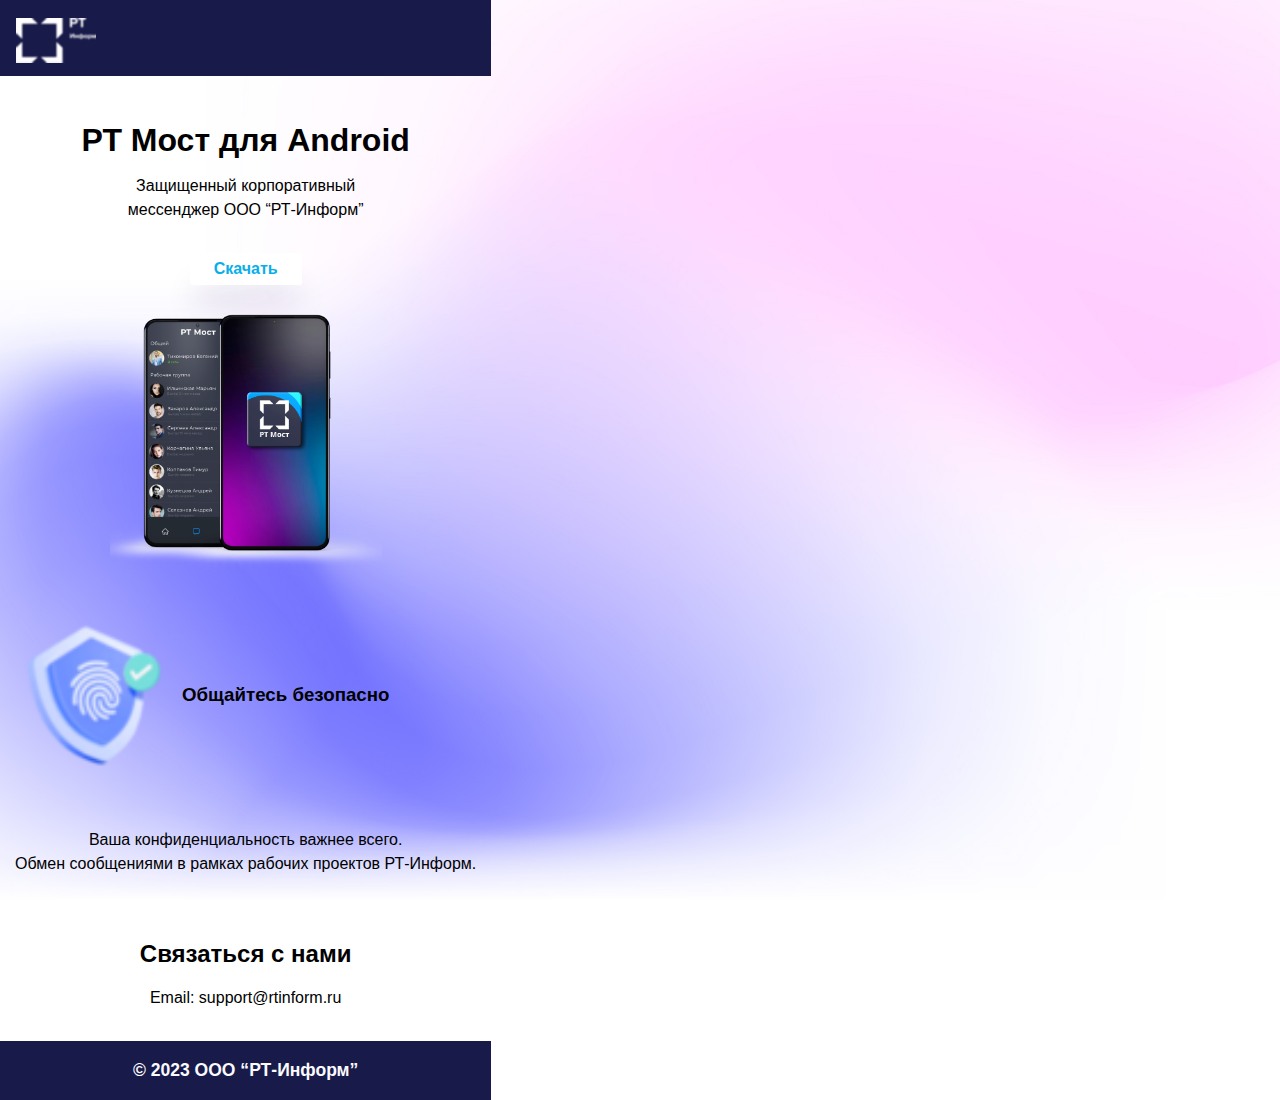
==== mobile_app2/index.html @ 57e0d425 "mob app 2" ====
<!DOCTYPE html>
<html lang="en">
<head>
<meta charset="UTF-8">
<meta name="viewport" content="width=device-width, initial-scale=1.0">
<title>Скачать приложение РТ МОСТ</title>
<style>
:root {
  --color-1: #21d4fd;
  --color-2: #b721ff;
  --color-3: #08aeea;
  --color-4: #2af598;
}
body {
    background-image: url('nunny.png');
    background-repeat: no-repeat;
  background-position: center center;
  background-attachment: fixed;
  -webkit-background-size: cover;
  -moz-background-size: cover;
  -o-background-size: cover;
  background-size: cover;
  font-family: Arial, sans-serif;
  margin: 0;
  padding: 0;
  text-align: center;
   position: absolute;
   font-family:'Open Sans', 'San Francisco', Calibri, sans-serif;
   line-height:1.5rem;

}

header {
  background: #181a49;
  color: white;
  text-align: center;
  margin-bottom: 1rem;
  padding: 10px 0;
  width: 100%;
  height: 3.5rem;
}
.footer {
  background-color: #181a49;
   position:absolute;
   text-align: center; 
   width: 100%;   
   min-height: 3rem;
   font-size: 15px;
font-weight: bold;
  color: #fafaff;  
 }
.container {
  max-width: 800px;
  margin: 0 auto;
  padding: 15px;
}
.Button {
  width: 7rem;
  height: 2rem;
  border: 0;
  color: var(--color-3);
  font-size: 1rem;
  font-weight: bold;
  background: #fff;
  border-radius: 3px;
  transition: all 0.2s;
  cursor: pointer;
  box-shadow: 0 1.75rem 2rem -0.4rem rgba(50,0,100,0.15);
}
.Button:hover {
  color: var(--color-4);
  box-shadow: 0 1.75rem 3rem 0rem rgba(50,0,100,0.1);
  transform: scale(1.05);
}
.Button:active {
  box-shadow: 0 1.75rem 2.5rem -0.2rem rgba(50,0,100,0.125);
  transform: scale(1.025);
}
.feature {
  margin: 20px 0;
}
.logo {
    background: url('11.png') no-repeat;
    height: 4rem;
    margin-top: 0.5rem; 
    margin-left: 1rem;
    padding-bottom: 0.5rem;  
}
.Iphone {
    background-image: url('phone1.png');
    width: 17rem;
    height: 17rem;
    background-position: center;
    -webkit-background-size: cover;
    background-size: cover;
    display: inline-block;
 }
.scan {
    background-image: url('21.png');
    width: 10rem;
    height: 10rem;
    -webkit-background-size: cover; 
    background-size: cover; 
    display: inline-block;
 }
 .secure {
    /* width: 60%;
  position:absolute; */
    /* top: 50%;
    text-transform: uppercase;
    /* padding-top: 1rem;  */
    font-size: 1rem;
    text-align: center; 
 }
.info {
    /* min-width: 1100px; */
    /* margin-left: 2rem;
    margin-right: 2rem; */
    position: relative;
    width: 100%;
    margin: 0;
  padding: 0;
    display:flex;
}

@media screen and (max-width: 600px){
  .container {
    padding: 7px;
  }
}
</style>
</head>
<body>

<header>
    <div class="logo"></div>
</header>
<div class="container"> 
    <h1>РТ Мост для Android</h1>   
    <p>Защищенный корпоративный <br>
  мессенджер ООО “РТ-Информ”</p>
</div> 
    <a href="app-release.apk" download=""><button class="Button">Скачать</button></a>
    <div class="container">   
    <div class="Iphone"></div> 
</div>
<div class="container"> 
  
    <div class="info">
      <table>
      <td>
        <div class="scan"> </div>
      </td>
      <td>
      <div class="secure">
          <h3> 
              Общайтесь безопасно
          </h3>
      </div>
      </td>
    </table>
    </div>
</div>
<div class="container">  
    <p> Ваша конфиденциальность важнее всего. <br>
          Обмен сообщениями в рамках рабочих проектов РТ-Информ.<p>
</div>
<div class="container"> 

    <h2>Связаться с нами</h2>
    <p>Email: support@rtinform.ru</p>
</div>

<div class="footer">
    <h3>© 2023 ООО “РТ-Информ”</h3>

</div>
</body>
</html>
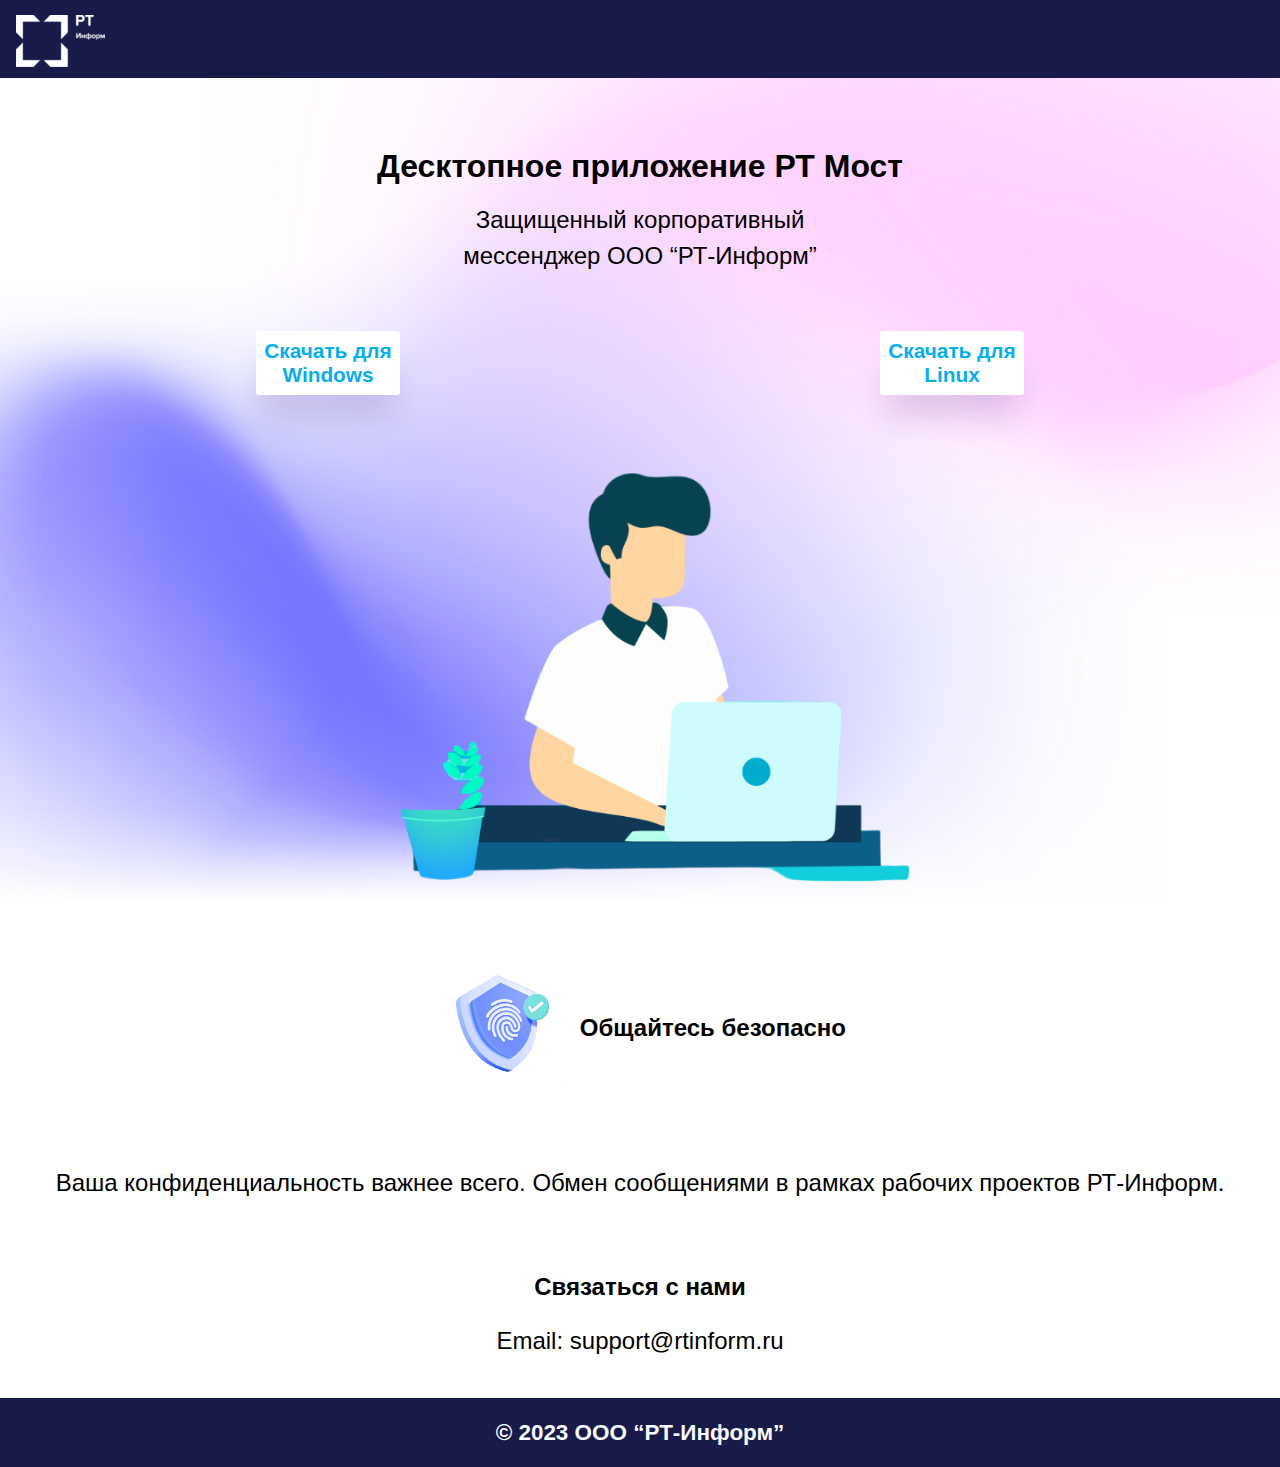
==== commit 4bac80bc: "added desktop version" ====
--- a/mobile_app2/index.html
+++ b/mobile_app2/index.html
@@ -1,179 +1,266 @@
 <!DOCTYPE html>
 <html lang="en">
+
 <head>
-<meta charset="UTF-8">
-<meta name="viewport" content="width=device-width, initial-scale=1.0">
-<title>Скачать приложение РТ МОСТ</title>
-<style>
-:root {
-  --color-1: #21d4fd;
-  --color-2: #b721ff;
-  --color-3: #08aeea;
-  --color-4: #2af598;
-}
-body {
-    background-image: url('nunny.png');
-    background-repeat: no-repeat;
-  background-position: center center;
-  background-attachment: fixed;
-  -webkit-background-size: cover;
-  -moz-background-size: cover;
-  -o-background-size: cover;
-  background-size: cover;
-  font-family: Arial, sans-serif;
-  margin: 0;
-  padding: 0;
-  text-align: center;
-   position: absolute;
-   font-family:'Open Sans', 'San Francisco', Calibri, sans-serif;
-   line-height:1.5rem;
-
-}
-
-header {
-  background: #181a49;
-  color: white;
-  text-align: center;
-  margin-bottom: 1rem;
-  padding: 10px 0;
-  width: 100%;
-  height: 3.5rem;
-}
-.footer {
-  background-color: #181a49;
-   position:absolute;
-   text-align: center; 
-   width: 100%;   
-   min-height: 3rem;
-   font-size: 15px;
-font-weight: bold;
-  color: #fafaff;  
- }
-.container {
-  max-width: 800px;
-  margin: 0 auto;
-  padding: 15px;
-}
-.Button {
-  width: 7rem;
-  height: 2rem;
-  border: 0;
-  color: var(--color-3);
-  font-size: 1rem;
-  font-weight: bold;
-  background: #fff;
-  border-radius: 3px;
-  transition: all 0.2s;
-  cursor: pointer;
-  box-shadow: 0 1.75rem 2rem -0.4rem rgba(50,0,100,0.15);
-}
-.Button:hover {
-  color: var(--color-4);
-  box-shadow: 0 1.75rem 3rem 0rem rgba(50,0,100,0.1);
-  transform: scale(1.05);
-}
-.Button:active {
-  box-shadow: 0 1.75rem 2.5rem -0.2rem rgba(50,0,100,0.125);
-  transform: scale(1.025);
-}
-.feature {
-  margin: 20px 0;
-}
-.logo {
-    background: url('11.png') no-repeat;
-    height: 4rem;
-    margin-top: 0.5rem; 
-    margin-left: 1rem;
-    padding-bottom: 0.5rem;  
-}
-.Iphone {
-    background-image: url('phone1.png');
-    width: 17rem;
-    height: 17rem;
-    background-position: center;
-    -webkit-background-size: cover;
-    background-size: cover;
-    display: inline-block;
- }
-.scan {
-    background-image: url('21.png');
-    width: 10rem;
-    height: 10rem;
-    -webkit-background-size: cover; 
-    background-size: cover; 
-    display: inline-block;
- }
- .secure {
-    /* width: 60%;
-  position:absolute; */
-    /* top: 50%;
-    text-transform: uppercase;
-    /* padding-top: 1rem;  */
-    font-size: 1rem;
-    text-align: center; 
- }
-.info {
-    /* min-width: 1100px; */
-    /* margin-left: 2rem;
-    margin-right: 2rem; */
-    position: relative;
-    width: 100%;
-    margin: 0;
-  padding: 0;
-    display:flex;
-}
-
-@media screen and (max-width: 600px){
-  .container {
-    padding: 7px;
-  }
-}
-</style>
+  <meta charset="UTF-8">
+  <meta name="viewport" content="width=device-width, initial-scale=1.0">
+  <title>Скачать приложение РТ МОСТ</title>
+  <style>
+    :root {
+      --color-1: #21d4fd;
+      --color-2: #b721ff;
+      --color-3: #08aeea;
+      --color-4: #2af598;
+    }
+
+    body {
+      background-image: url('nunny.png');
+      background-repeat: no-repeat;
+      background-position: center center;
+      background-attachment: fixed;
+      -webkit-background-size: cover;
+      -moz-background-size: cover;
+      -o-background-size: cover;
+      background-size: cover;
+      font-family: Arial, sans-serif;
+      margin: 0;
+      padding: 0;
+      text-align: center;
+      position: absolute;
+      font-family: 'Open Sans', 'San Francisco', Calibri, sans-serif;
+      line-height: 1.5rem;
+      width: 100%;
+      display: flex;
+      flex-direction: column;
+      min-height: 100vh;
+    }
+
+    header {
+      background: #181a49;
+      color: white;
+      text-align: center;
+      margin-bottom: 1rem;
+      padding: 7px 0;
+      width: 100%;
+      height: 4rem;
+    }
+
+    footer {
+      background-color: #181a49;
+      bottom: 0;
+      left: 0;
+      right: 0;
+      text-align: center;
+      width: 100%;
+      min-height: 3rem;
+      font-size: 1.2rem;
+      font-weight: bold;
+      color: #fafaff;
+    }
+    p {
+      font-size: 1.5rem;
+      line-height: 1.5; 
+    }
+
+    .main {
+      flex: 1;
+    }
+
+    td {
+      width: 30%;
+    }
+
+    .first {
+      display: flex;
+      justify-content: flex-end;
+      /* justify-content: center; */
+      align-items: center;
+      /* width: 40%; */
+    }
+    .secure {
+      width: 60%;
+    }
+    table {
+      width: 100%;
+    }
+
+    .secure h3 {
+      text-align: left;
+      font-size: 1.5rem;
+    }
+
+    .logo {
+      background: url('11-2.png') no-repeat;
+      height: 4rem;
+      width: 8rem;
+      margin-top: 0.5rem;
+      margin-left: 1rem;
+      padding-bottom: 0.5rem;
+    }
+
+    .scan {
+      background-image: url('21.png');
+      width: 12rem;
+      height: 10rem;
+      -webkit-background-size: cover;
+      background-size: cover;
+    }
+
+    .Button {
+      width: 10rem;
+      height: 3.5rem;
+      border: 0;
+      color: var(--color-3);
+      font-size: 1.3rem;
+      font-weight: bold;
+      background: #fff;
+      border-radius: 3px;
+      transition: all 0.2s;
+      cursor: pointer;
+      box-shadow: 0 1.75rem 2rem -0.4rem rgba(50, 0, 100, 0.15);
+    }
+
+    .Computer .Button {
+      width: 9rem;
+      height: 4rem;
+    }
+
+    .Button:hover {
+      color: var(--color-4);
+      box-shadow: 0 1.75rem 3rem 0rem rgba(50, 0, 100, 0.1);
+      transform: scale(1.05);
+    }
+
+    .Button:active {
+      box-shadow: 0 1.75rem 2.5rem -0.2rem rgba(50, 0, 100, 0.125);
+      transform: scale(1.025);
+    }
+
+    .container {
+      /* max-width: 800px; */
+      margin: 0 auto;
+      padding: 15px;
+      justify-content: center;
+      align-items: center;
+    }
+
+    .info {
+      box-sizing: border-box;
+      width: 100%;
+      position: relative;
+      margin: 0;
+      padding: 0;
+      display: flex;
+    }
+
+    @media screen and (min-width: 1101px) {
+      .Android {
+        display: none;
+      }
+
+      .Computer {
+        display: block;
+
+      }
+
+      .Comp {
+        background-image: url('Comp-.png');
+        width: 40rem;
+        height: 30rem;
+        justify-content: center;
+        align-items: center;
+        background-position: center;
+        -webkit-background-size: cover;
+        background-size: cover;
+        display: inline-block;
+      }
+    }
+
+    @media screen and (max-width: 1100px) {
+      .Android {
+        display: block;
+      }
+
+      .Computer {
+        display: none;
+      }
+
+      .Iphone {
+        background-image: url('phone1.png');
+        width: 17rem;
+        height: 17rem;
+        background-position: center;
+        -webkit-background-size: cover;
+        background-size: cover;
+        display: inline-block;
+      }
+    }
+  </style>
 </head>
+
 <body>
-
-<header>
-    <div class="logo"></div>
-</header>
-<div class="container"> 
-    <h1>РТ Мост для Android</h1>   
-    <p>Защищенный корпоративный <br>
-  мессенджер ООО “РТ-Информ”</p>
-</div> 
-    <a href="app-release.apk" download=""><button class="Button">Скачать</button></a>
-    <div class="container">   
-    <div class="Iphone"></div> 
-</div>
-<div class="container"> 
-  
-    <div class="info">
-      <table>
-      <td>
-        <div class="scan"> </div>
-      </td>
-      <td>
-      <div class="secure">
-          <h3> 
-              Общайтесь безопасно
-          </h3>
-      </div>
-      </td>
-    </table>
-    </div>
-</div>
-<div class="container">  
-    <p> Ваша конфиденциальность важнее всего. <br>
-          Обмен сообщениями в рамках рабочих проектов РТ-Информ.<p>
-</div>
-<div class="container"> 
-
-    <h2>Связаться с нами</h2>
-    <p>Email: support@rtinform.ru</p>
-</div>
-
-<div class="footer">
+  <div class="main">
+    <header>
+      <div class="logo"></div>
+    </header>
+    <div class="container">
+      <div class="Android">
+        <h1>РТ Мост для Android</h1>
+      </div>
+      <div class="Computer">
+        <h1> <br> Десктопное приложение РТ Мост</h1>
+      </div>
+      <p>Защищенный корпоративный <br>
+        мессенджер ООО “РТ-Информ”</p>
+    </div>
+    <div class="container">
+      <div class="Android">
+        <a href="app-release.apk" download=""><button class="Button">Скачать</button></a>
+      </div>
+      <div class="Computer">
+        <table>
+          <tr>
+            <td> <a href="app-release-win.apk" download=""><button class="Button">Скачать для Windows</button></a></td>
+            <td> <a href="app-release-lin.apk" download=""><button class="Button">Скачать для Linux</button></a></td>
+          </tr>
+        </table>
+      </div>
+    </div>
+    <div class="container">
+      <div class="Iphone"></div>
+      <div class="Comp"></div>
+    </div>
+    <div class="container">
+      <div class="info">
+        <table>
+          <td style="width: 45%">
+            <div class="first">
+              <div class="scan"> </div>
+            </div>
+          </td>
+          <td style="width: 55%">
+            <div class="secure">
+              <h3>
+                Общайтесь безопасно
+              </h3>
+            </div>
+          </td>
+        </table>
+      </div>
+    </div>
+    <div class="container">
+      <p> Ваша конфиденциальность важнее всего.
+        Обмен сообщениями в рамках рабочих проектов РТ-Информ.
+      </p>
+    </div>
+    <div class="container">
+      <h2>Связаться с нами</h2>
+      <p>Email: support@rtinform.ru</p>
+    </div>
+  </div>
+  <footer>
     <h3>© 2023 ООО “РТ-Информ”</h3>
-
-</div>
+  </footer>
 </body>
+
 </html>